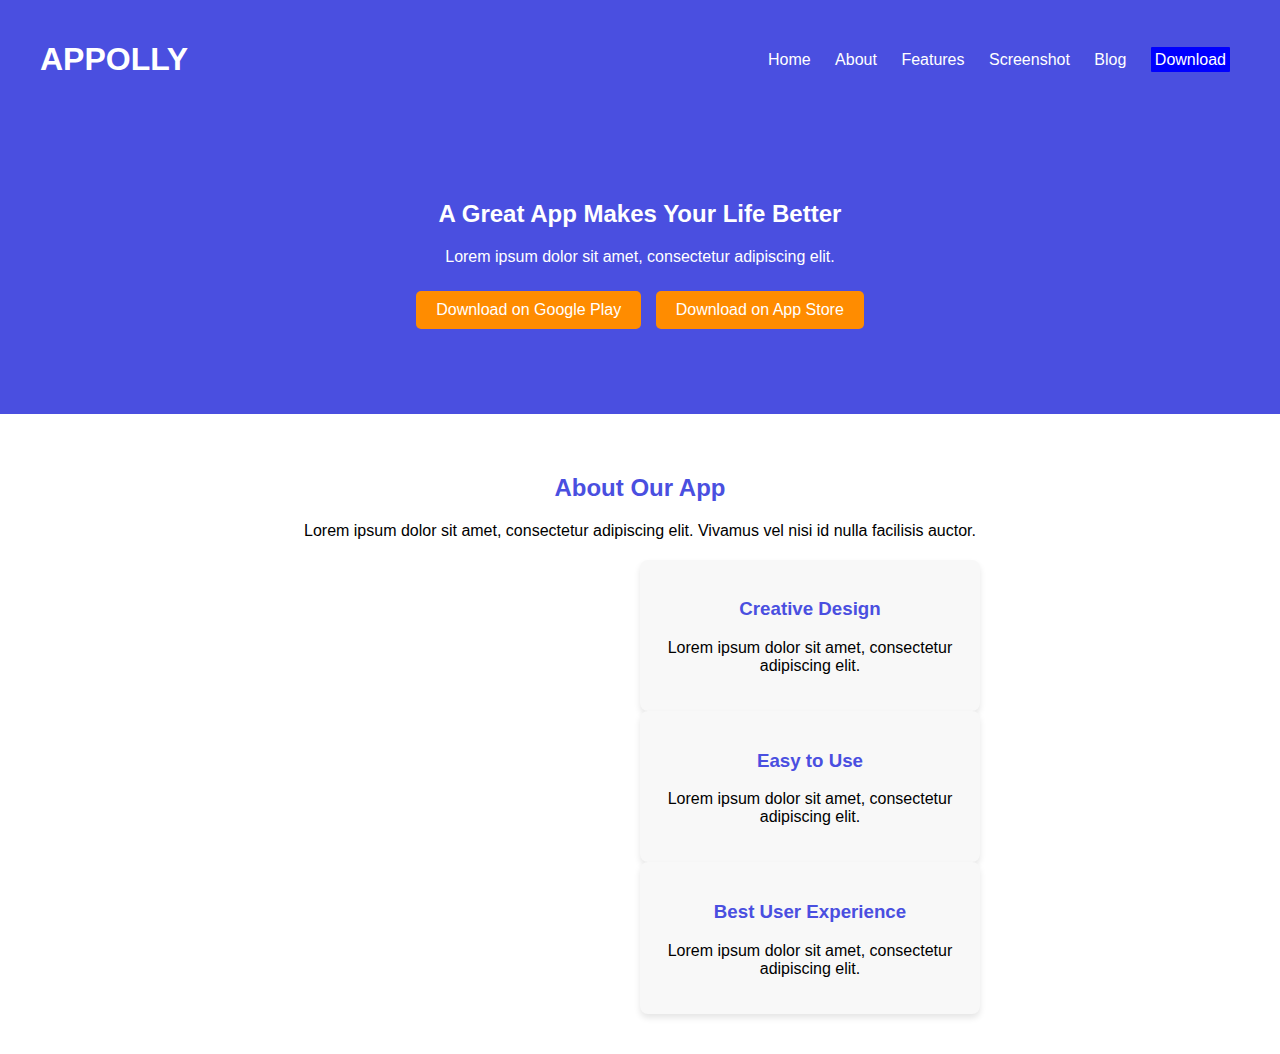
==== index.html @ 92a16279 "Add files via upload" ====
<!DOCTYPE html>
<html lang="en">
<head>
    <meta charset="UTF-8">
    <meta name="viewport" content="width=device-width, initial-scale=1.0">
    <link rel="stylesheet" href="style.css">
    <title>App Landing Page</title>
    
</head>
<body>
    <header>
        <div class="navbar">
            <h1>APPOLLY</h1>
            <nav>
                <a href="#">Home</a>
                <a href="#">About</a>
                <a href="#">Features</a>
                <a href="#">Screenshot</a>
                <a href="#">Blog</a>
                <a href="#" id="bl">Download</a>
            </nav>
        </div>
    </header>

    <section class="hero">
        <h2>A Great App Makes Your Life Better</h2>
        <p>Lorem ipsum dolor sit amet, consectetur adipiscing elit.</p>
        <div class="cta">
            <a href="#">Download on Google Play</a>
            <a href="#">Download on App Store</a>
        </div>
        
    </section>

    <section class="about">
        <h2>About Our App</h2>
        <p>Lorem ipsum dolor sit amet, consectetur adipiscing elit. Vivamus vel nisi id nulla facilisis auctor.</p>
        <div class="features">
            <div class="feature">
                <h3>Creative Design</h3>
                <p>Lorem ipsum dolor sit amet, consectetur adipiscing elit.</p>
            </div>
            <div class="feature">
                <h3>Easy to Use</h3>
                <p>Lorem ipsum dolor sit amet, consectetur adipiscing elit.</p>
            </div>
            <div class="feature">
                <h3>Best User Experience</h3>
                <p>Lorem ipsum dolor sit amet, consectetur adipiscing elit.</p>
            </div>
        </div>
    </section>

    
</body>
</html>
---- style.css ----
body {
    margin: 0;
    font-family: Arial, sans-serif;
}

header {
    background-color: #4a4fe0;
    color: white;
    padding: 20px;
}

.navbar {
    display: flex;
    justify-content: space-between;
    align-items: center;
    padding: 0 20px;
}

.navbar a {
    color: white;
    text-decoration: none;
    margin: 0 10px;
}
#bl{
    background-color: blue;
    padding: 4px;
    border-radius: 1px;
}

.hero {
    text-align: center;
    background-color: #4a4fe0;
    color: white;
    padding: 60px 20px;
}

.hero img {
    max-width: 100%;
    height: auto;
}

.cta {
    margin: 20px 0;
}

.cta a {
    display: inline-block;
    background-color: #ff8c00;
    color: white;
    padding: 10px 20px;
    text-decoration: none;
    border-radius: 5px;
    margin: 5px;
}

.about {
    padding: 40px 20px;
    text-align: center;
}

.about h2 {
    color: #4a4fe0;
}

.features {
    display: block;
    justify-content: flex-start;
    flex-wrap: wrap;
    gap: 20px;
    margin-top: 20px;
    margin-left: 50%;
}

.feature {
    flex: 1;
    max-width: 300px;
    background-color: #f8f8f8;
    padding: 20px;
    border-radius: 8px;
    box-shadow: 0 4px 6px rgba(0, 0, 0, 0.1);
}

.feature h3 {
    color: #4a4fe0;
}
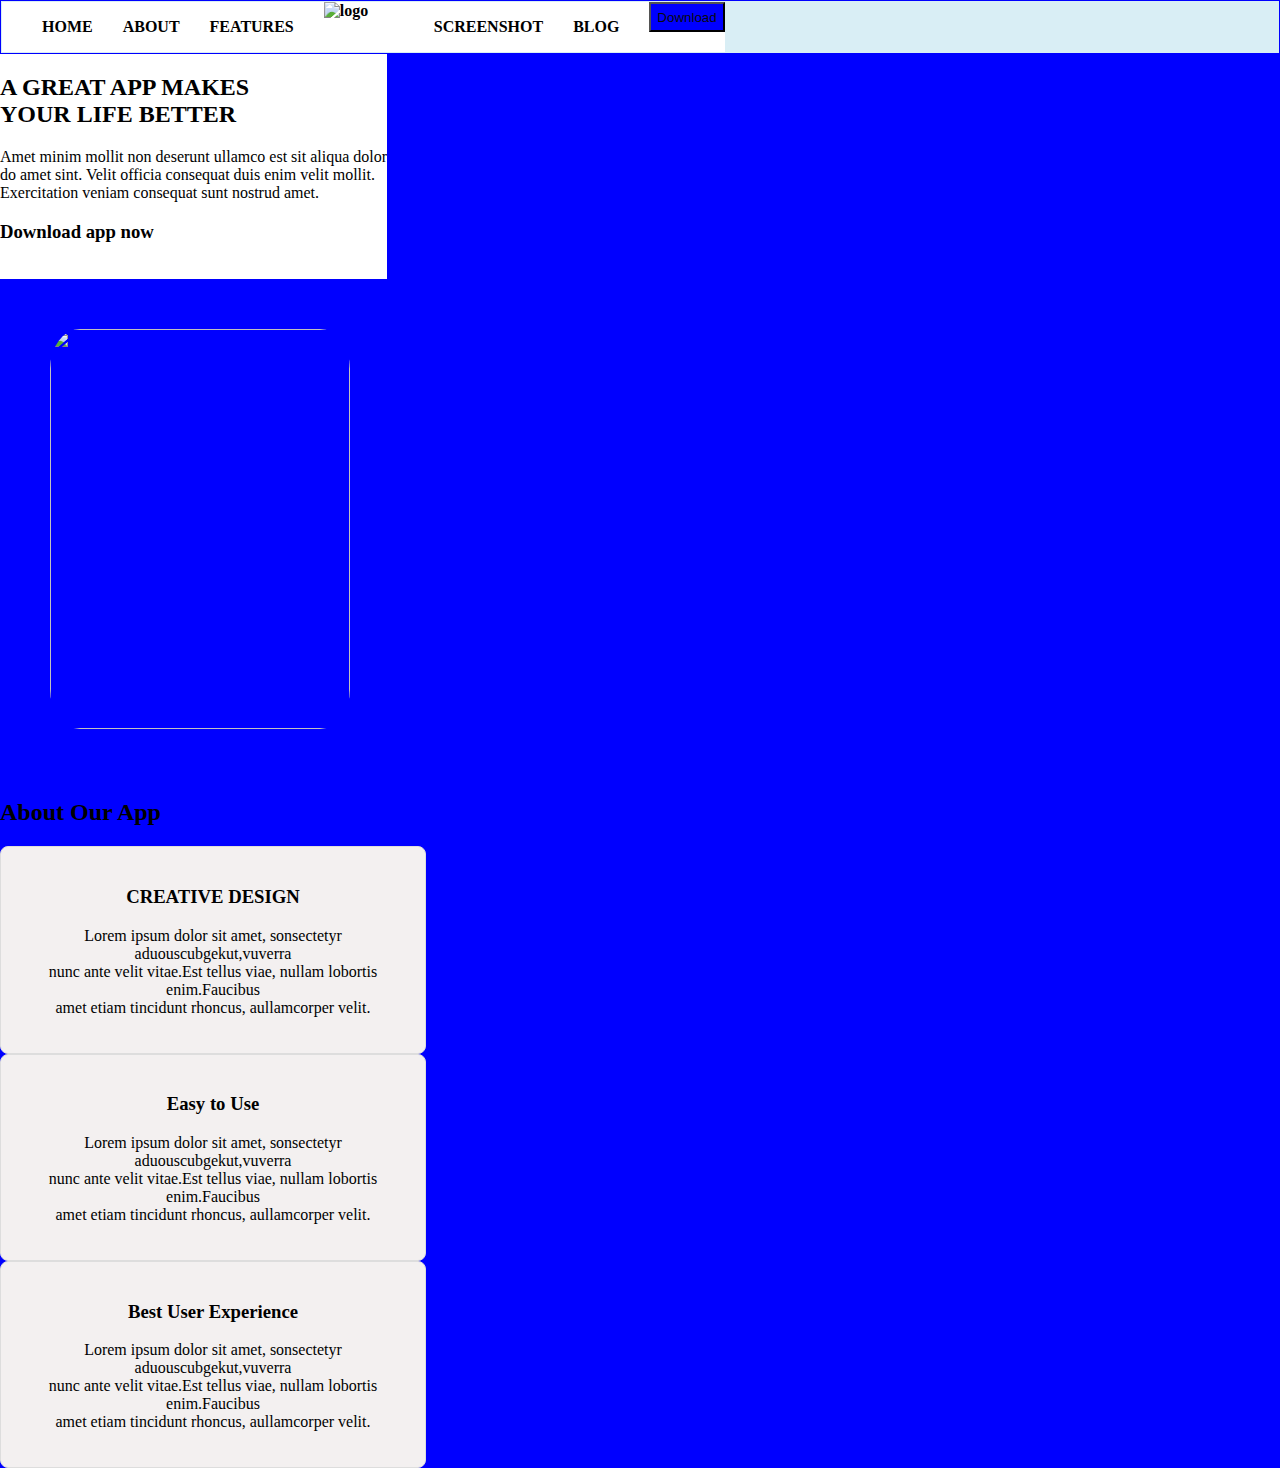
==== commit 50099712: "Add files via upload" ====
--- a/index.html
+++ b/index.html
@@ -1,56 +1,77 @@
 <!DOCTYPE html>
 <html lang="en">
-<head>
-    <meta charset="UTF-8">
-    <meta name="viewport" content="width=device-width, initial-scale=1.0">
-    <link rel="stylesheet" href="style.css">
-    <title>App Landing Page</title>
-    
-</head>
-<body>
-    <header>
-        <div class="navbar">
-            <h1>APPOLLY</h1>
-            <nav>
-                <a href="#">Home</a>
-                <a href="#">About</a>
-                <a href="#">Features</a>
-                <a href="#">Screenshot</a>
-                <a href="#">Blog</a>
-                <a href="#" id="bl">Download</a>
-            </nav>
+  <head>
+    <meta charset="UTF-8" />
+    <meta name="viewport" content="width=device-width, initial-scale=1.0" />
+    <title>Document</title>
+    <link rel="stylesheet" href="style.css" />
+  </head>
+  <body>
+    <div class="parent">
+      <div class="header">
+        <nav class="text">
+          <ul class="nav-list">
+            <p>HOME</p>
+            <p>ABOUT</p>
+            <p>FEATURES</p>
+            <img id="img1" src="./images/Logo4 1.jpg" alt="logo" />
+            <p>SCREENSHOT</p>
+            <p>BLOG</p>
+            <button class="dwnldbtn">Download</button>
+          </ul>
+        </nav>
+      </div>
+      <div class="textarea">
+        <h2>
+          A GREAT APP MAKES<br />
+          YOUR LIFE BETTER
+        </h2>
+        <p>
+          Amet minim mollit non deserunt ullamco est sit aliqua dolor <br />do
+          amet sint. Velit officia consequat duis enim velit mollit.
+          <br />Exercitation veniam consequat sunt nostrud amet.
+        </p>
+        <h3>Download app now</h3>
+        <img src="./images/toppng 1.jpg" alt="" />
+        <img src="./images/PngItem_1144050 2.jpg" alt="" />
+      </div>
+      <div class="area">
+        <img
+          class="firstimag"
+          src="./images/Free Ui View Mobile App Mockup 1.jpg"
+          alt=""
+        />
+      </div>
+    </div>
+    <div>
+      <h2>About Our App</h2>
+      <div class="features">
+        <div class="feature">
+          <h3>CREATIVE DESIGN</h3>
+          <p>
+            Lorem ipsum dolor sit amet, sonsectetyr aduouscubgekut,vuverra<br />
+            nunc ante velit vitae.Est tellus viae, nullam lobortis
+            enim.Faucibus<br />
+            amet etiam tincidunt rhoncus, aullamcorper velit.
+          </p>
         </div>
-    </header>
-
-    <section class="hero">
-        <h2>A Great App Makes Your Life Better</h2>
-        <p>Lorem ipsum dolor sit amet, consectetur adipiscing elit.</p>
-        <div class="cta">
-            <a href="#">Download on Google Play</a>
-            <a href="#">Download on App Store</a>
+        <div class="feature">
+          <h3>Easy to Use</h3>
+          <p>
+            Lorem ipsum dolor sit amet, sonsectetyr aduouscubgekut,vuverra<br />
+            nunc ante velit vitae.Est tellus viae, nullam lobortis
+            enim.Faucibus<br />amet etiam tincidunt rhoncus, aullamcorper velit.
+          </p>
         </div>
-        
-    </section>
-
-    <section class="about">
-        <h2>About Our App</h2>
-        <p>Lorem ipsum dolor sit amet, consectetur adipiscing elit. Vivamus vel nisi id nulla facilisis auctor.</p>
-        <div class="features">
-            <div class="feature">
-                <h3>Creative Design</h3>
-                <p>Lorem ipsum dolor sit amet, consectetur adipiscing elit.</p>
-            </div>
-            <div class="feature">
-                <h3>Easy to Use</h3>
-                <p>Lorem ipsum dolor sit amet, consectetur adipiscing elit.</p>
-            </div>
-            <div class="feature">
-                <h3>Best User Experience</h3>
-                <p>Lorem ipsum dolor sit amet, consectetur adipiscing elit.</p>
-            </div>
+        <div class="feature">
+          <h3>Best User Experience</h3>
+          <p>
+            Lorem ipsum dolor sit amet, sonsectetyr aduouscubgekut,vuverra<br />
+            nunc ante velit vitae.Est tellus viae, nullam lobortis
+            enim.Faucibus<br /> amet etiam tincidunt rhoncus, aullamcorper velit.
+          </p>
         </div>
-    </section>
-
-    
-</body>
+      </div>
+    </div>
+  </body>
 </html>
--- a/style.css
+++ b/style.css
@@ -1,86 +1,75 @@
-body {
+body{
     margin: 0;
-    font-family: Arial, sans-serif;
+    background-color: blue;
 }
+.parent{
+    margin: 0%;
+    /* background-color: rgb(10, 9, 101); */
 
-header {
-    background-color: #4a4fe0;
-    color: white;
+}
+.header{
+    display: flex;
+    align-content: space-between;
+    font-weight:bold ;
+    background-color: rgb(217, 238, 245);
+    padding: 1px; 
+    margin: 1px;
+    height: 5%;
+}
+.nav-list{
+    display: flex;
+    gap: 30px;
+    margin: 0;
+    background:white;
+    box-sizing: border-box;
+    width:100%;
+    
+}
+#img1{
+    width: 80px;
+    height: 30px;
+}
+.dwnldbtn{
+    color: rgb(10, 10, 9);
+    background-color: blue;
+    height: 30px;
+}
+.container{
+    width: 800px;
+}
+.textarea{
+
+    background-color:white;
+    display:flex;
+    min-height: 10%;
+    display:inline-block; 
+}
+/* .area{
+     align-content: space-between;
+     display:inline-block;
+     min-height: 12%;
+    border-radius: 20%;
+} */
+.firstimag{
+    /* display:flex; */
+    display: inline;
+    height: 400px;
+    width:300px;
+    margin: 50px;
+    text-align:right;
+    /* margin-left: 100px; */
+    align-items:flex-end;
+    align-content: space-between;
+     display:inline-block;
+    border-radius: 10%;
+    
+}
+  .feature{
+    gap:10px;
+    text-align: center;
+    border: 1px solid #ddd;
+    border-radius: 8px;
     padding: 20px;
-}
-
-.navbar {
-    display: flex;
-    justify-content: space-between;
-    align-items: center;
-    padding: 0 20px;
-}
-
-.navbar a {
-    color: white;
-    text-decoration: none;
-    margin: 0 10px;
-}
-#bl{
-    background-color: blue;
-    padding: 4px;
-    border-radius: 1px;
-}
-
-.hero {
-    text-align: center;
-    background-color: #4a4fe0;
-    color: white;
-    padding: 60px 20px;
-}
-
-.hero img {
-    max-width: 100%;
-    height: auto;
-}
-
-.cta {
-    margin: 20px 0;
-}
-
-.cta a {
-    display: inline-block;
-    background-color: #ff8c00;
-    color: white;
-    padding: 10px 20px;
-    text-decoration: none;
-    border-radius: 5px;
-    margin: 5px;
-}
-
-.about {
-    padding: 40px 20px;
-    text-align: center;
-}
-
-.about h2 {
-    color: #4a4fe0;
-}
-
-.features {
-    display: block;
-    justify-content: flex-start;
-    flex-wrap: wrap;
-    gap: 20px;
-    margin-top: 20px;
-    margin-left: 50%;
-}
-
-.feature {
-    flex: 1;
-    max-width: 300px;
-    background-color: #f8f8f8;
-    padding: 20px;
-    border-radius: 8px;
-    box-shadow: 0 4px 6px rgba(0, 0, 0, 0.1);
-}
-
-.feature h3 {
-    color: #4a4fe0;
-}
-
+    width: 30%;
+    background: #f3f0f0;
+  }
